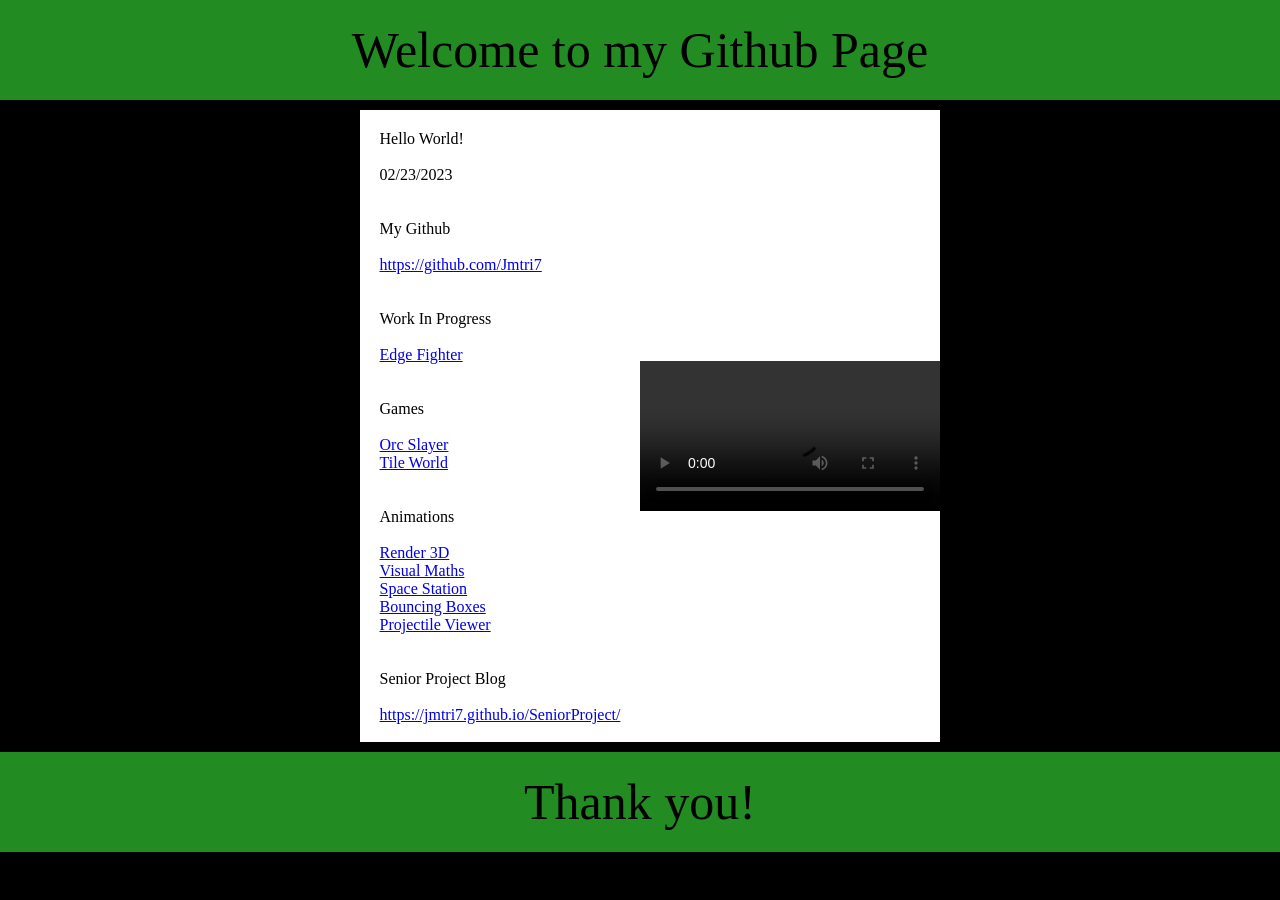
==== index.html @ 0b8e75b2 "Redecorated" ====
<!DOCTYPE html>
<html>
<head>
  <title>Jmtri7</title>
  <link rel="stylesheet" href="styles.css">
  <script src="script.js" async></script>
</head>
<body>

<div class="rows">

	<div class="banner">Welcome to my Github Page</div>

	<div class="postDisplay"></div>

	<div class="banner">Thank you!</div>
  	
</div>

<!-- takes about 10 minutes to update -->
  
</body>
</html>
---- styles.css ----
* {
	margin: 0px;
	padding: 0px;
	width: 100%;

	background-color: rgba(0,0,0,0.0);
}

html, body {
  	height: 100%;
  	background-color: black;
}

/* banners */

.banner {
	height: 100px;
	line-height: 100px;
	font-size: 50px;
	color: black;
	background-color: forestgreen;
	text-align: center;
}

/* post feed */

.postDisplay {
	margin-top: 10px;
	width: auto;
	background-color: rgba(0,0,0,0.0);
}

.post {
	display: inline-block;
	background-color: white;
	margin-bottom: 10px;
	padding-top:  20px;
	padding-left: 20px;
}

.media {
	width: 100%;
}

/* flexers */

.cols {
	flex-direction: row;
	display: flex;
	align-items: center;
	justify-content: center;
}

.rows {
	flex-direction: column;
	display: flex;
	align-items: center;
	justify-content: center;

}
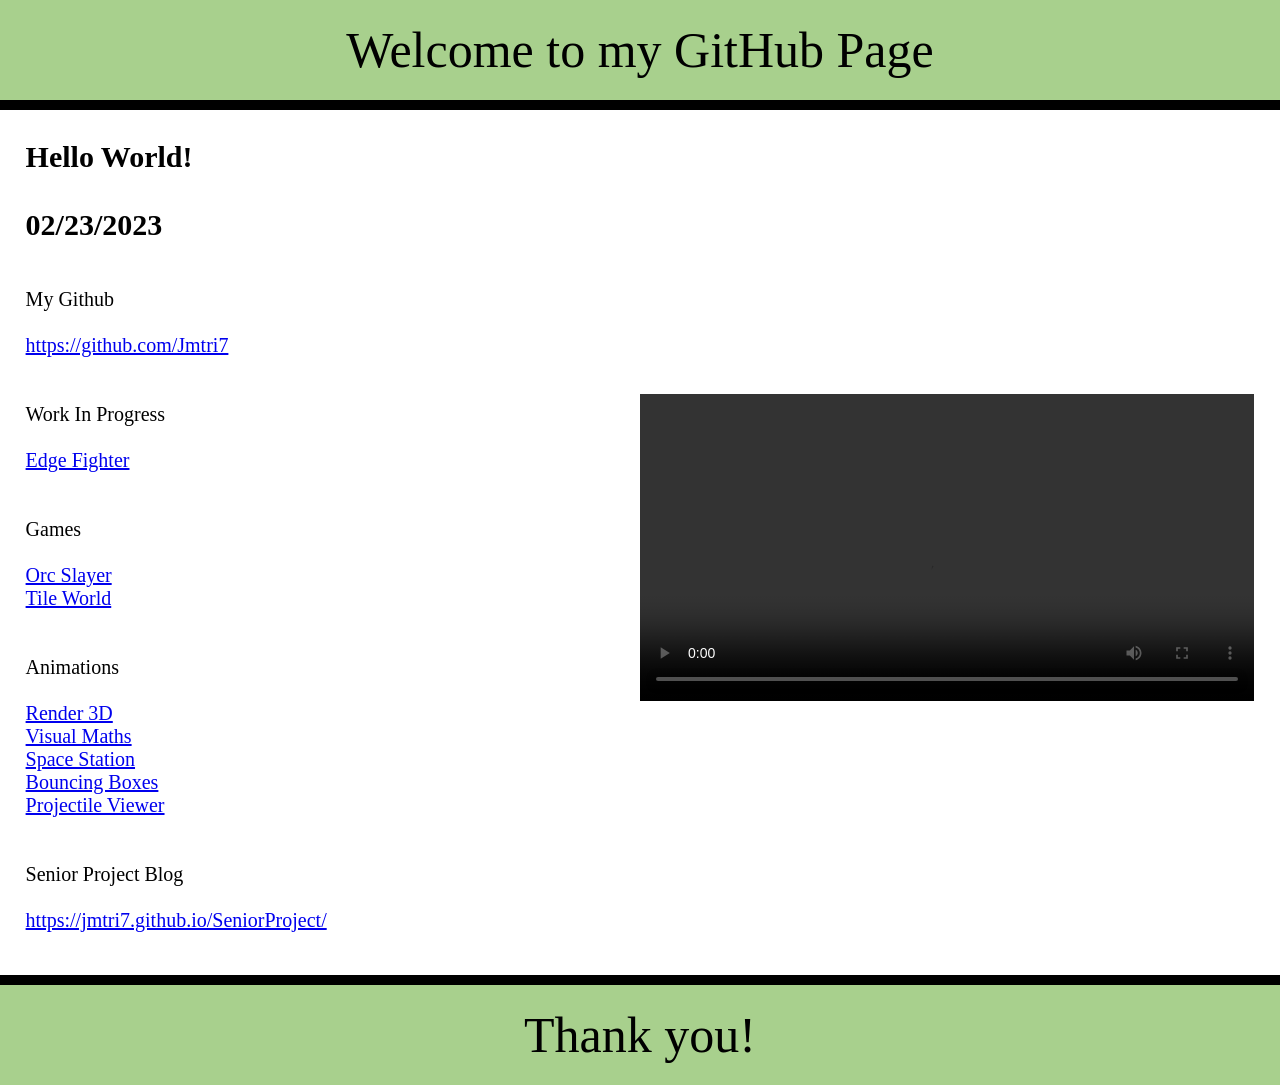
==== commit 940af5be: "cap" ====
--- a/index.html
+++ b/index.html
@@ -9,7 +9,7 @@
 
 <div class="rows">
 
-	<div class="banner">Welcome to my Github Page</div>
+	<div class="banner">Welcome to my GitHub Page</div>
 
 	<div class="postDisplay"></div>
 
--- a/styles.css
+++ b/styles.css
@@ -3,6 +3,7 @@
 	padding: 0px;
 	width: 100%;
 
+	font-size: 20px;
 	background-color: rgba(0,0,0,0.0);
 }
 
@@ -18,7 +19,7 @@
 	line-height: 100px;
 	font-size: 50px;
 	color: black;
-	background-color: forestgreen;
+	background-color: #A8D08D;
 	text-align: center;
 }
 
@@ -26,16 +27,24 @@
 
 .postDisplay {
 	margin-top: 10px;
-	width: auto;
 	background-color: rgba(0,0,0,0.0);
+	width: 100%;
 }
 
 .post {
 	display: inline-block;
 	background-color: white;
 	margin-bottom: 10px;
-	padding-top:  20px;
-	padding-left: 20px;
+	padding-top:  30px;
+	padding-bottom:  20px;
+	padding-left:  2%;
+	padding-right:  2%;
+	width: 96%;
+}
+
+.header {
+	font-size: 30px;
+	font-weight: bold;
 }
 
 .media {
@@ -56,5 +65,4 @@
 	display: flex;
 	align-items: center;
 	justify-content: center;
-
 }
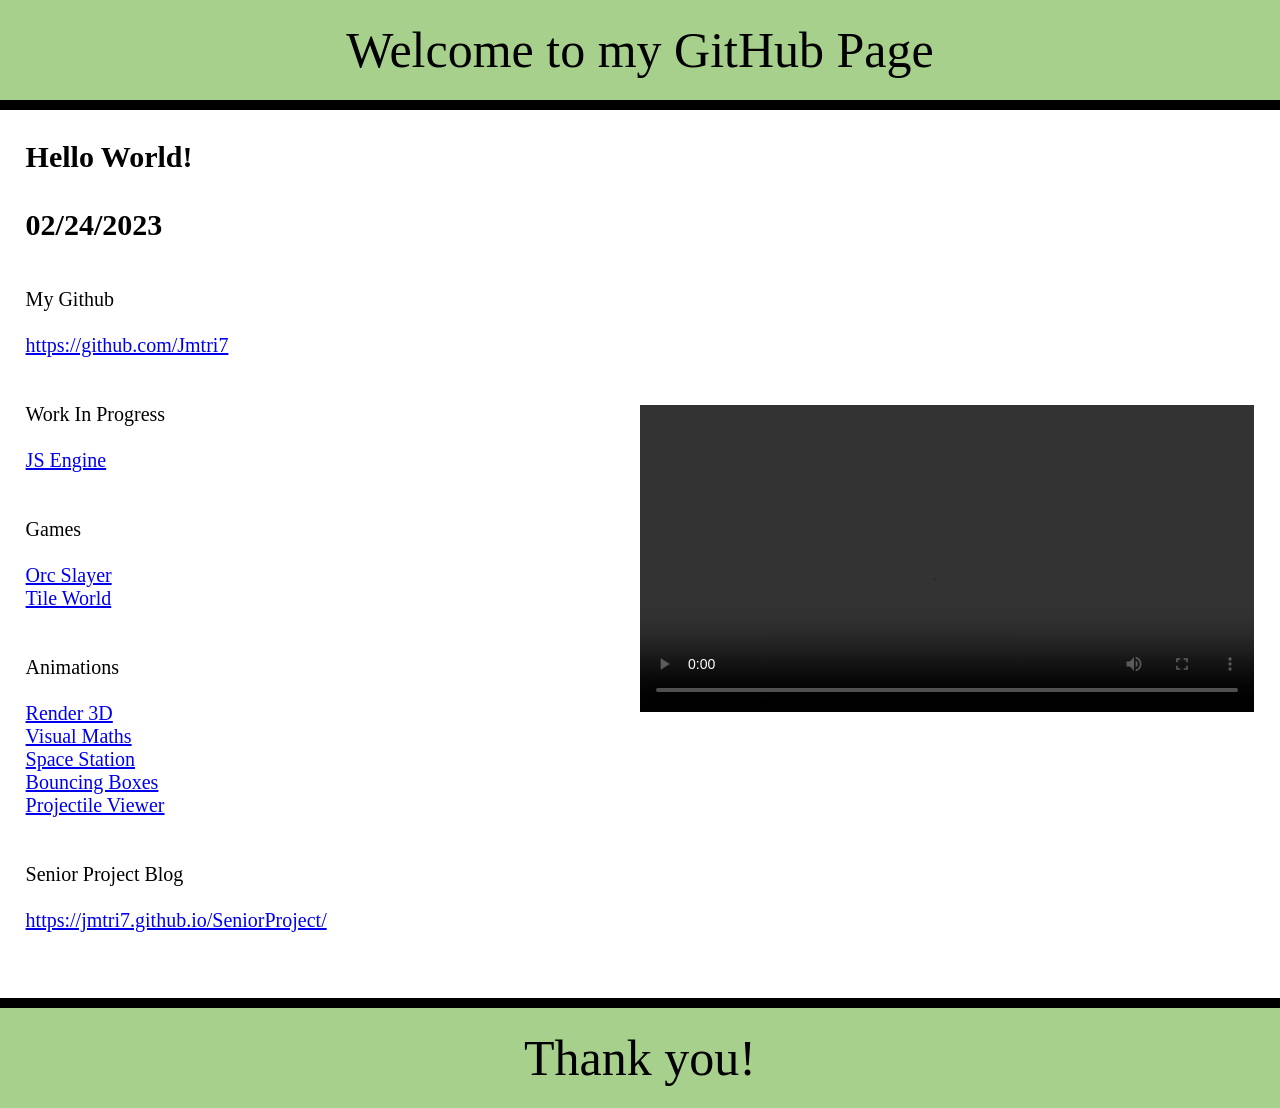
==== commit d03fc080: "cleanup" ====
--- a/index.html
+++ b/index.html
@@ -1,9 +1,10 @@
 <!DOCTYPE html>
 <html>
 <head>
-  <title>Jmtri7</title>
-  <link rel="stylesheet" href="styles.css">
-  <script src="script.js" async></script>
+<title>Jmtri7</title>
+<link rel="stylesheet" href="styles.css">
+<script src="PostWriter.js" async></script>
+<script src="posts.js" async></script>
 </head>
 <body>
 
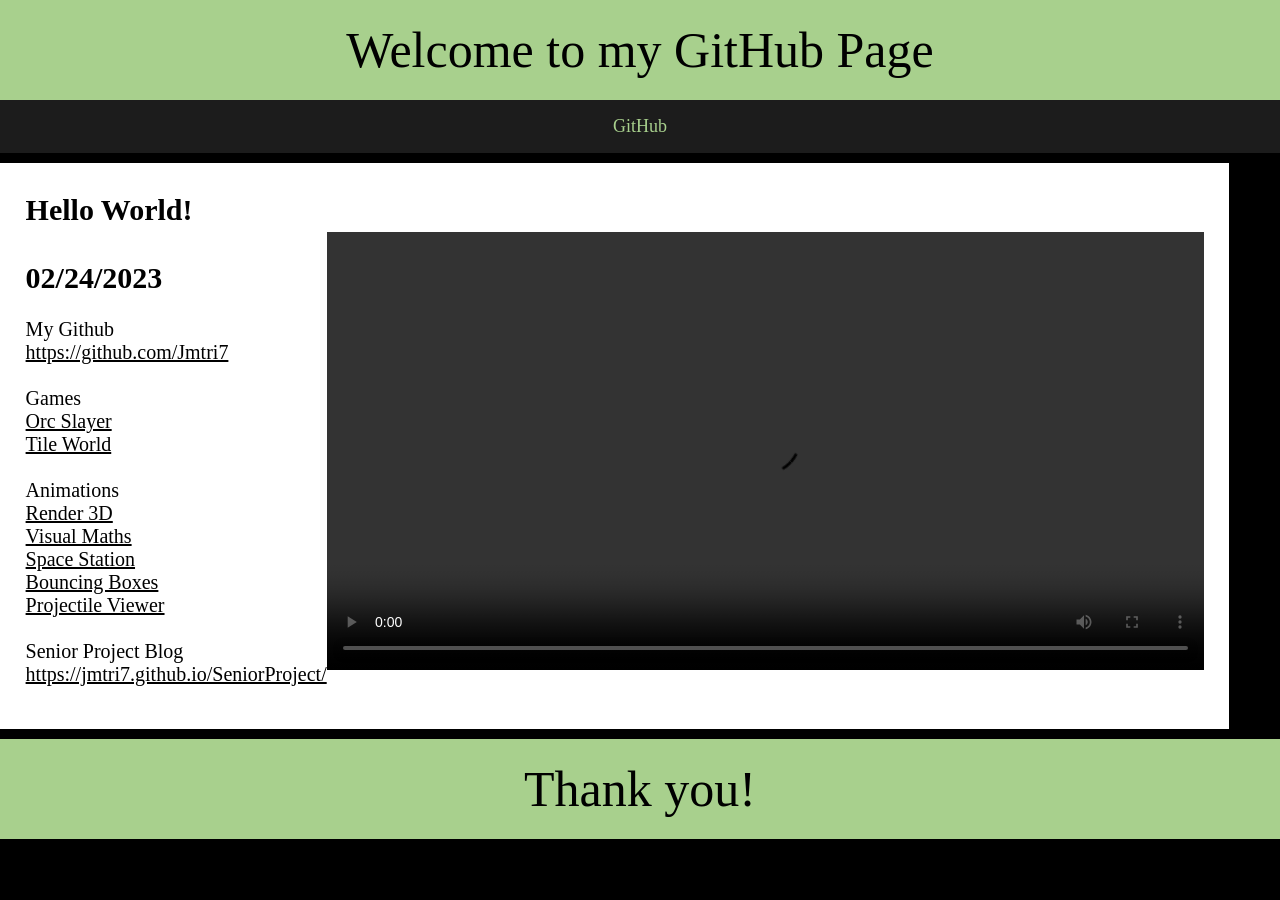
==== commit 0a64dc42: "Restructure project into css/js/assets, clean up code conventions Split posts data from render logic" ====
--- a/index.html
+++ b/index.html
@@ -1,24 +1,30 @@
 <!DOCTYPE html>
-<html>
+<html lang="en">
 <head>
-<title>Jmtri7</title>
-<link rel="stylesheet" href="styles.css">
-<script src="PostWriter.js" async></script>
-<script src="posts.js" async></script>
+  <meta charset="UTF-8">
+  <meta name="viewport" content="width=device-width, initial-scale=1.0">
+  <title>James Trinity</title>
+  <meta name="description" content="James Trinity — Software Engineer. Projects and animations.">
+  <link rel="stylesheet" href="css/styles.css">
 </head>
 <body>
 
-<div class="rows">
+  <div class="rows">
 
-	<div class="banner">Welcome to my GitHub Page</div>
+    <header class="banner">Welcome to my GitHub Page</header>
 
-	<div class="postDisplay"></div>
+    <nav class="nav">
+      <a href="https://github.com/Jmtri7" target="_blank" rel="noopener">GitHub</a>
+    </nav>
 
-	<div class="banner">Thank you!</div>
-  	
-</div>
+    <main class="postDisplay"></main>
 
-<!-- takes about 10 minutes to update -->
-  
+    <footer class="banner">Thank you!</footer>
+
+  </div>
+
+  <script src="js/posts-data.js"></script>
+  <script src="js/render.js"></script>
+
 </body>
 </html>
--- a/css/styles.css
+++ b/css/styles.css
@@ -0,0 +1,97 @@
+* {
+  margin: 0;
+  padding: 0;
+  box-sizing: border-box;
+  font-size: 20px;
+}
+
+html, body {
+  height: 100%;
+  background-color: black;
+}
+
+a {
+  color: inherit;
+}
+
+a:focus-visible,
+button:focus-visible {
+  outline: 3px solid #A8D08D;
+  outline-offset: 2px;
+}
+
+/* banners */
+
+.banner {
+  width: 100%;
+  height: 100px;
+  line-height: 100px;
+  font-size: 50px;
+  color: black;
+  background-color: #A8D08D;
+  text-align: center;
+}
+
+/* nav */
+
+.nav {
+  display: flex;
+  gap: 24px;
+  justify-content: center;
+  width: 100%;
+  padding: 16px 0;
+  background-color: #1c1c1c;
+}
+
+.nav a {
+  color: #A8D08D;
+  font-size: 18px;
+  text-decoration: none;
+}
+
+.nav a:hover,
+.nav a:focus-visible {
+  text-decoration: underline;
+}
+
+/* post feed */
+
+.postDisplay {
+  width: 100%;
+  margin-top: 10px;
+}
+
+.post {
+  display: inline-block;
+  width: 96%;
+  margin-bottom: 10px;
+  padding: 30px 2% 20px;
+  background-color: white;
+  color: black;
+}
+
+.header {
+  font-size: 30px;
+  font-weight: bold;
+}
+
+.media {
+  width: 100%;
+}
+
+/* layout helpers */
+
+.cols {
+  display: flex;
+  flex-direction: row;
+  align-items: center;
+  justify-content: center;
+}
+
+.rows {
+  display: flex;
+  flex-direction: column;
+  align-items: center;
+  justify-content: center;
+  width: 100%;
+}
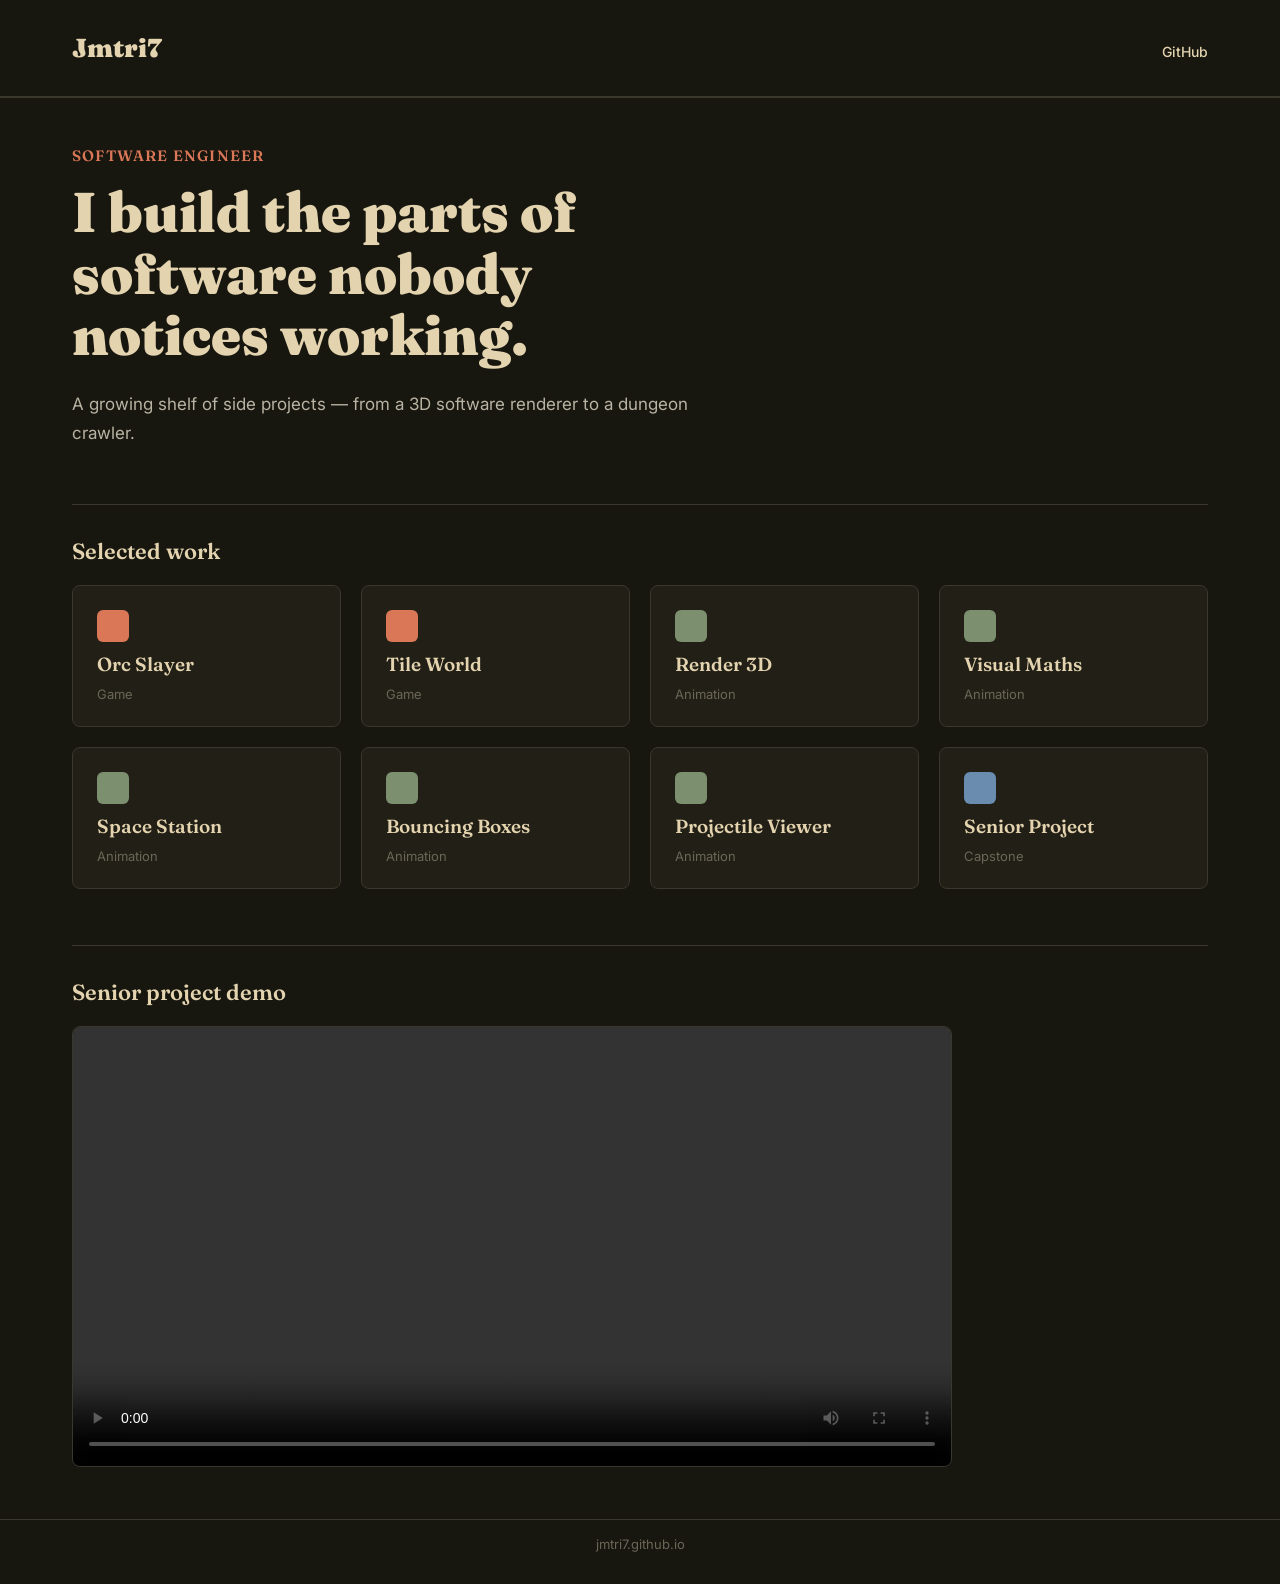
==== commit 52dbe304: "Rework homepage in the Editorial Dark style Replace the post-feed layout with a hero, a project card" ====
--- a/index.html
+++ b/index.html
@@ -3,27 +3,42 @@
 <head>
   <meta charset="UTF-8">
   <meta name="viewport" content="width=device-width, initial-scale=1.0">
-  <title>James Trinity</title>
-  <meta name="description" content="James Trinity — Software Engineer. Projects and animations.">
+  <title>Jmtri7</title>
+  <meta name="description" content="Jmtri7 — Software Engineer. Games, animations, and side projects.">
+  <link rel="preconnect" href="https://fonts.googleapis.com">
+  <link href="https://fonts.googleapis.com/css2?family=Fraunces:wght@400;600;900&family=Inter:wght@400;500;600&display=swap" rel="stylesheet">
   <link rel="stylesheet" href="css/styles.css">
 </head>
 <body>
 
-  <div class="rows">
-
-    <header class="banner">Welcome to my GitHub Page</header>
-
+  <header class="page-header">
+    <div class="brand">Jmtri7</div>
     <nav class="nav">
       <a href="https://github.com/Jmtri7" target="_blank" rel="noopener">GitHub</a>
     </nav>
+  </header>
 
-    <main class="postDisplay"></main>
+  <main>
+    <section class="hero">
+      <div class="eyebrow">Software Engineer</div>
+      <h1>I build the parts of software nobody notices working.</h1>
+      <p class="bio">A growing shelf of side projects — from a 3D software renderer to a dungeon crawler.</p>
+    </section>
 
-    <footer class="banner">Thank you!</footer>
+    <section class="work">
+      <h2>Selected work</h2>
+      <div class="projectGrid"></div>
+    </section>
 
-  </div>
+    <section class="demo">
+      <h2>Senior project demo</h2>
+      <div class="videoDisplay"></div>
+    </section>
+  </main>
 
-  <script src="js/posts-data.js"></script>
+  <footer class="page-footer">jmtri7.github.io</footer>
+
+  <script src="js/projects-data.js"></script>
   <script src="js/render.js"></script>
 
 </body>
--- a/css/styles.css
+++ b/css/styles.css
@@ -1,51 +1,70 @@
+:root {
+  --bg: #17160f;
+  --surface: #221f16;
+  --border: #3a382c;
+  --text: #e3d3af;
+  --text-muted: #b9b3a3;
+  --text-faint: #6b6656;
+  --accent: #d97757;
+}
+
 * {
   margin: 0;
   padding: 0;
   box-sizing: border-box;
-  font-size: 20px;
 }
 
 html, body {
-  height: 100%;
-  background-color: black;
+  background: var(--bg);
+  color: var(--text);
+  font-family: 'Inter', sans-serif;
+}
+
+body {
+  display: flex;
+  flex-direction: column;
+  min-height: 100vh;
 }
 
 a {
-  color: inherit;
+  color: var(--text);
+  text-decoration: underline;
+  text-decoration-color: var(--accent);
+  text-underline-offset: 3px;
 }
 
-a:focus-visible,
-button:focus-visible {
-  outline: 3px solid #A8D08D;
+a:hover,
+a:focus-visible {
+  color: var(--accent);
+}
+
+a:focus-visible {
+  outline: 2px solid var(--accent);
   outline-offset: 2px;
 }
 
-/* banners */
-
-.banner {
-  width: 100%;
-  height: 100px;
-  line-height: 100px;
-  font-size: 50px;
-  color: black;
-  background-color: #A8D08D;
-  text-align: center;
+.page-header {
+  display: flex;
+  justify-content: space-between;
+  align-items: baseline;
+  padding: 32px clamp(20px, 6vw, 72px);
+  border-bottom: 2px solid var(--border);
 }
 
-/* nav */
+.brand {
+  font-family: 'Fraunces', serif;
+  font-weight: 900;
+  font-size: 26px;
+}
 
 .nav {
   display: flex;
-  gap: 24px;
-  justify-content: center;
-  width: 100%;
-  padding: 16px 0;
-  background-color: #1c1c1c;
+  gap: 28px;
+  font-size: 14px;
+  font-weight: 500;
 }
 
 .nav a {
-  color: #A8D08D;
-  font-size: 18px;
   text-decoration: none;
 }
 
@@ -54,44 +73,108 @@
   text-decoration: underline;
 }
 
-/* post feed */
-
-.postDisplay {
-  width: 100%;
-  margin-top: 10px;
-}
-
-.post {
-  display: inline-block;
-  width: 96%;
-  margin-bottom: 10px;
-  padding: 30px 2% 20px;
-  background-color: white;
-  color: black;
-}
-
-.header {
-  font-size: 30px;
-  font-weight: bold;
-}
-
-.media {
+main {
+  flex-grow: 1;
+  padding: 48px clamp(20px, 6vw, 72px);
+  display: flex;
+  flex-direction: column;
+  gap: 56px;
+  max-width: 1280px;
+  margin: 0 auto;
   width: 100%;
 }
 
-/* layout helpers */
-
-.cols {
-  display: flex;
-  flex-direction: row;
-  align-items: center;
-  justify-content: center;
+.hero {
+  max-width: 640px;
 }
 
-.rows {
+.eyebrow {
+  font-family: 'Fraunces', serif;
+  font-weight: 600;
+  font-size: 15px;
+  color: var(--accent);
+  text-transform: uppercase;
+  letter-spacing: 0.08em;
+  margin-bottom: 16px;
+}
+
+.hero h1 {
+  font-family: 'Fraunces', serif;
+  font-weight: 900;
+  font-size: clamp(32px, 5vw, 56px);
+  line-height: 1.1;
+  text-wrap: balance;
+}
+
+.hero .bio {
+  margin-top: 24px;
+  font-size: 17px;
+  line-height: 1.7;
+  color: var(--text-muted);
+}
+
+.work h2,
+.demo h2 {
+  font-family: 'Fraunces', serif;
+  font-weight: 600;
+  font-size: 22px;
+  margin-bottom: 20px;
+  border-top: 1px solid var(--border);
+  padding-top: 32px;
+}
+
+.projectGrid {
+  display: grid;
+  grid-template-columns: repeat(auto-fit, minmax(220px, 1fr));
+  gap: 20px;
+}
+
+.card {
   display: flex;
   flex-direction: column;
-  align-items: center;
-  justify-content: center;
+  gap: 10px;
+  background: var(--surface);
+  border: 1px solid var(--border);
+  border-radius: 8px;
+  padding: 24px;
+  text-decoration: none;
+  transition: border-color 0.15s ease;
+}
+
+.card:hover,
+.card:focus-visible {
+  border-color: var(--accent);
+  color: var(--text);
+}
+
+.card-swatch {
+  width: 32px;
+  height: 32px;
+  border-radius: 6px;
+}
+
+.card-title {
+  font-family: 'Fraunces', serif;
+  font-weight: 600;
+  font-size: 19px;
+}
+
+.card-category {
+  font-size: 13px;
+  color: var(--text-faint);
+}
+
+.videoDisplay .media {
   width: 100%;
+  max-width: 880px;
+  border-radius: 8px;
+  border: 1px solid var(--border);
 }
+
+.page-footer {
+  border-top: 1px solid var(--border);
+  padding: 16px clamp(20px, 6vw, 72px) 32px;
+  font-size: 13px;
+  color: var(--text-faint);
+  text-align: center;
+}
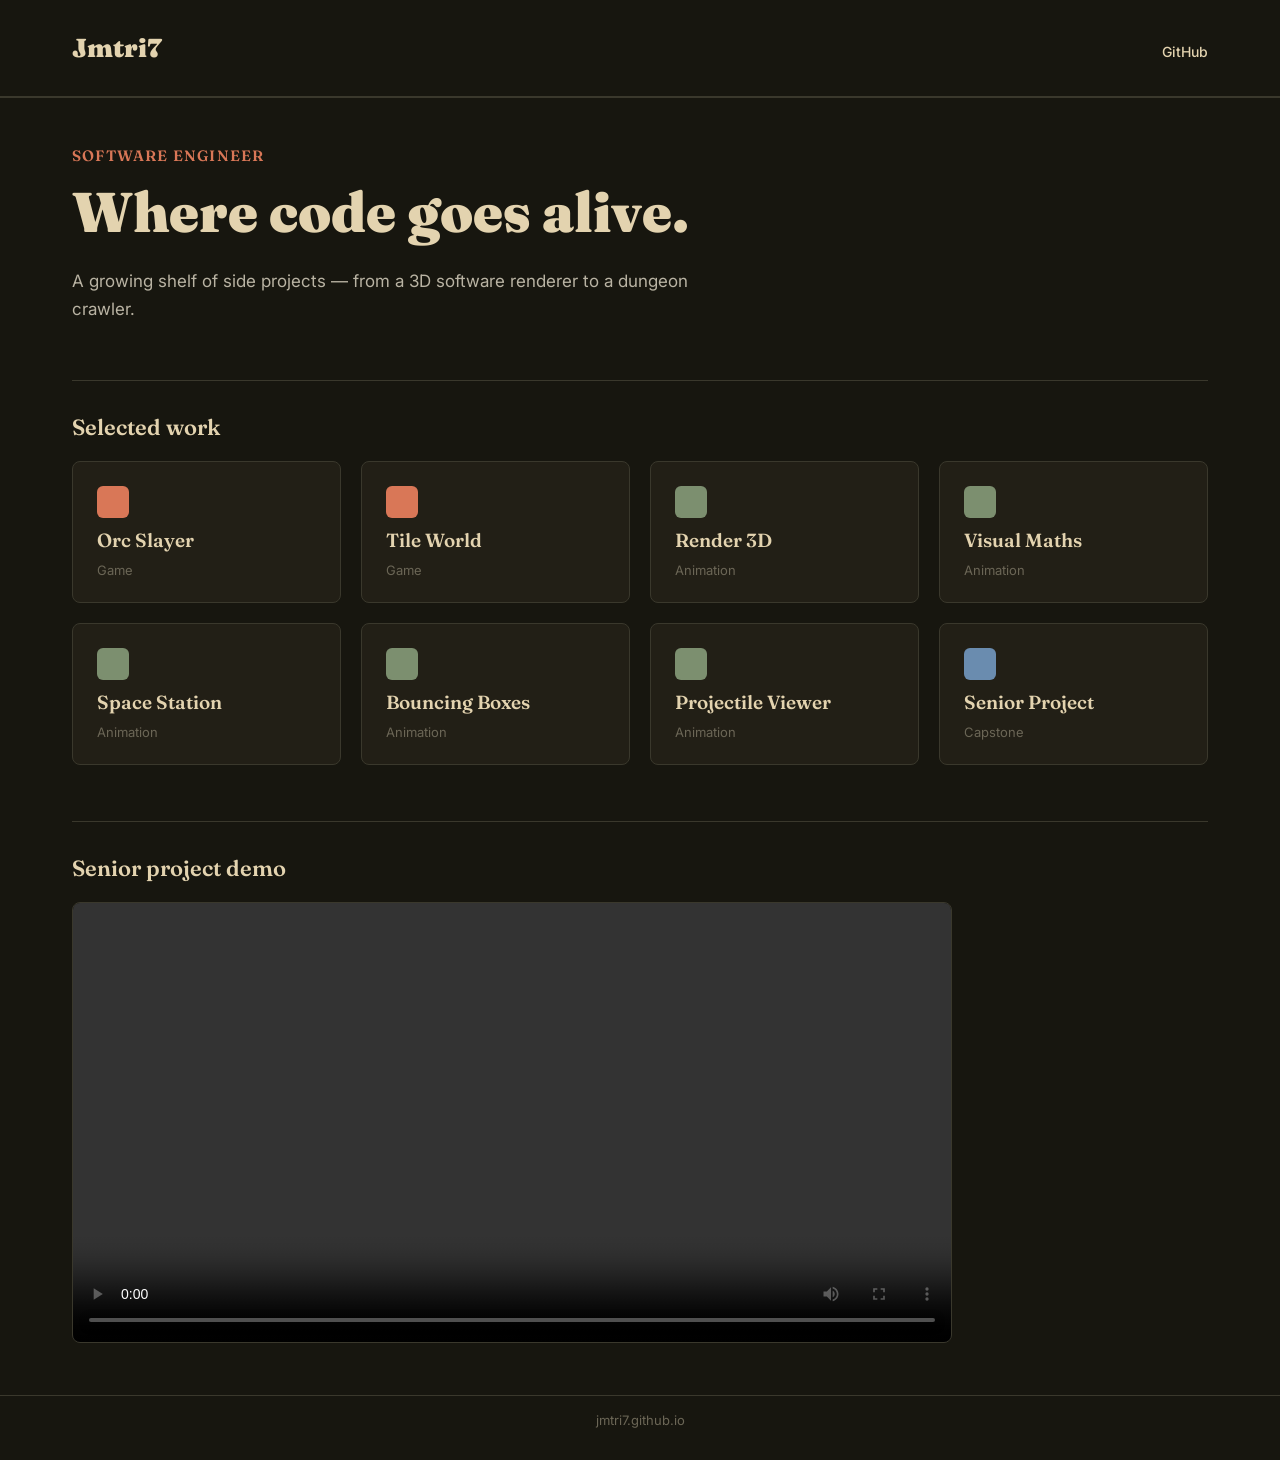
==== commit 1234ee51: "Update hero line to "Where code goes alive." Co-Authored-By: Claude Sonnet 5 <noreply@anthropic.com>" ====
--- a/index.html
+++ b/index.html
@@ -21,7 +21,7 @@
   <main>
     <section class="hero">
       <div class="eyebrow">Software Engineer</div>
-      <h1>I build the parts of software nobody notices working.</h1>
+      <h1>Where code goes alive.</h1>
       <p class="bio">A growing shelf of side projects — from a 3D software renderer to a dungeon crawler.</p>
     </section>
 
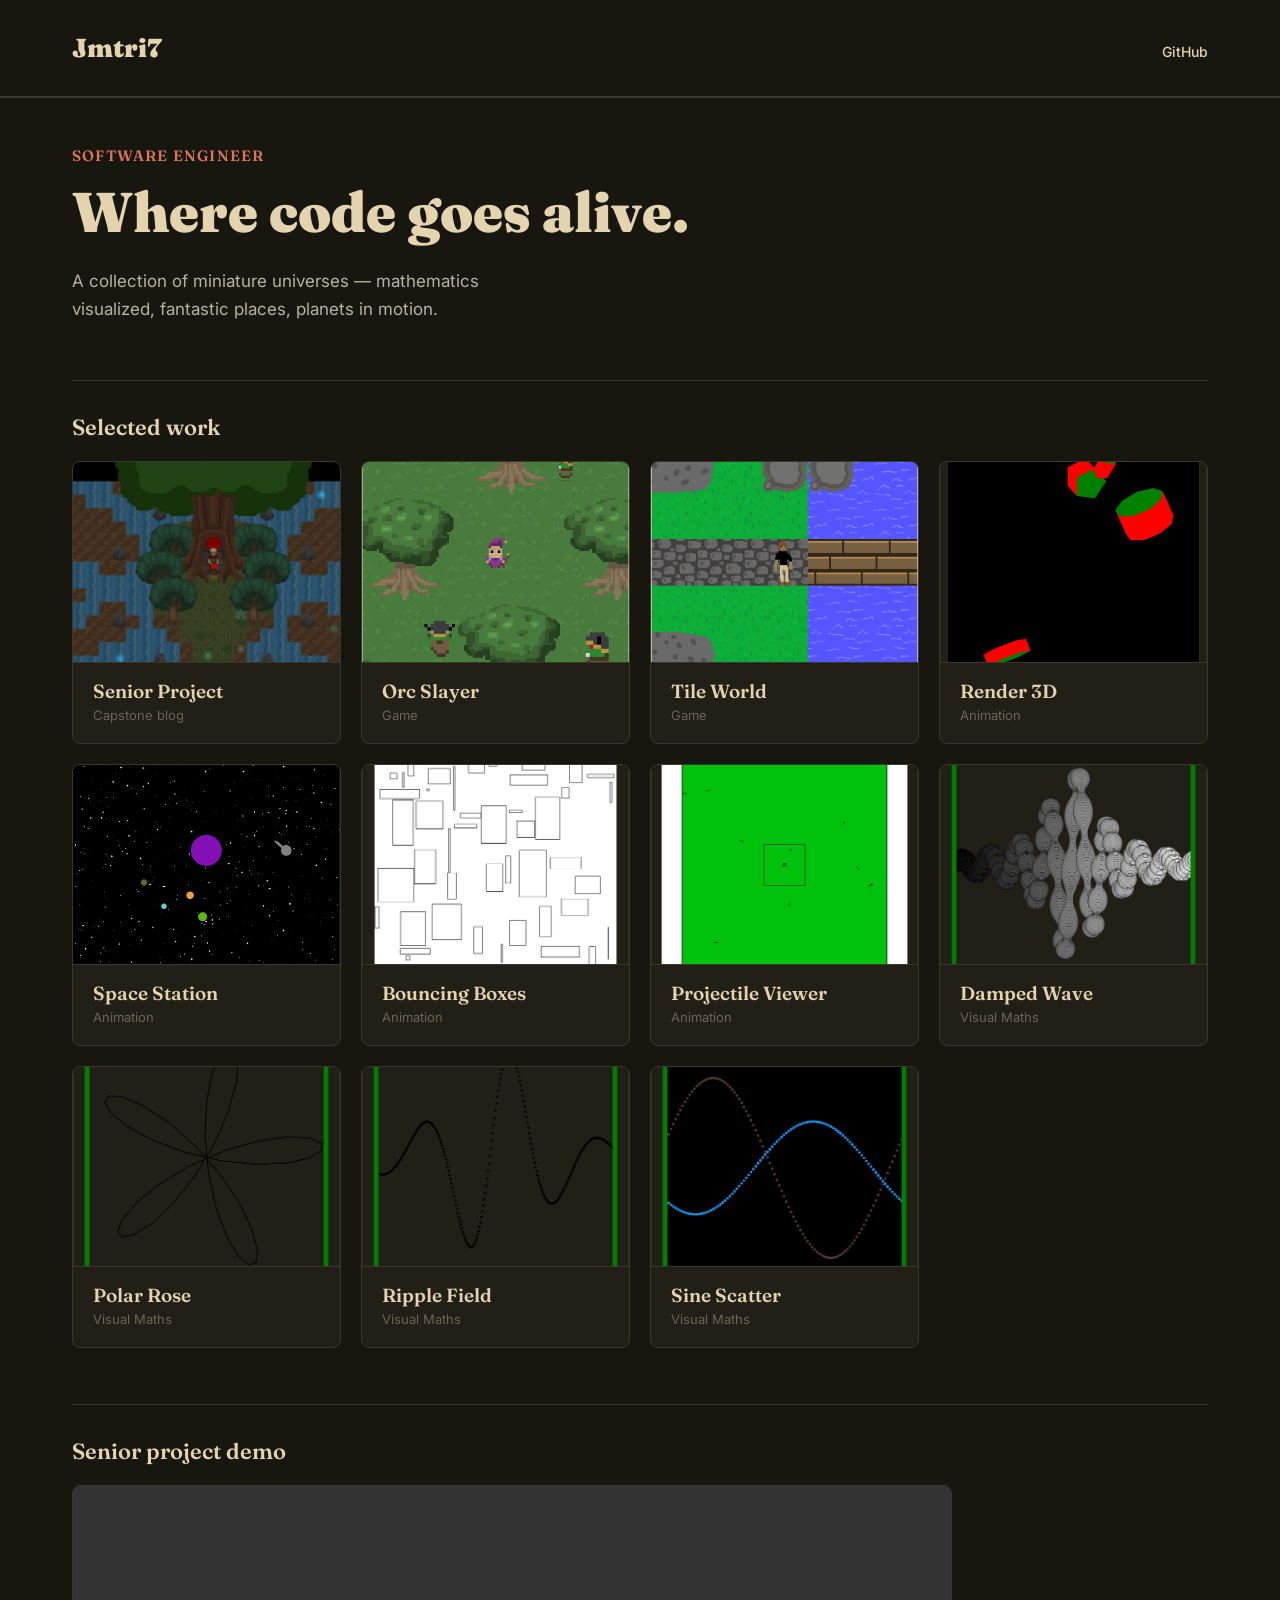
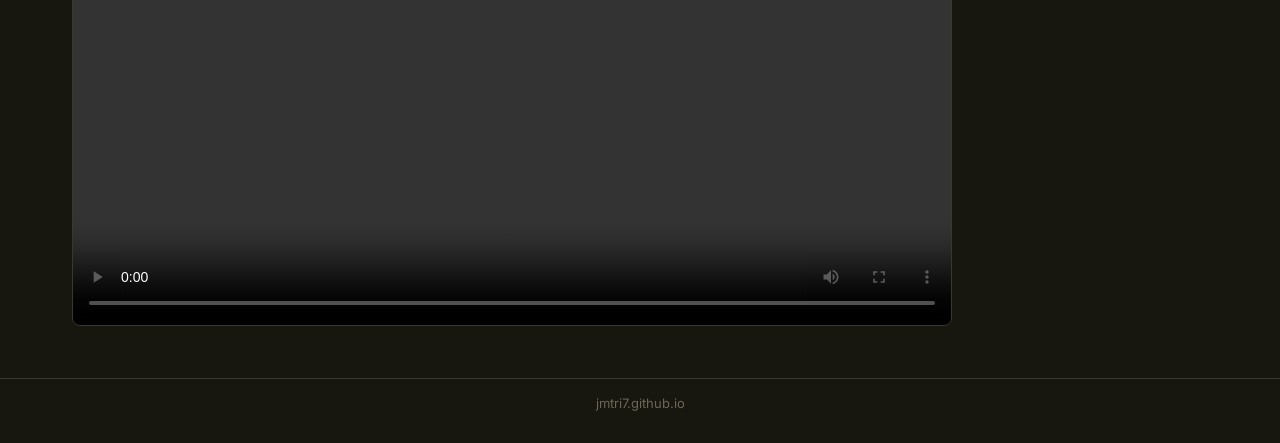
==== commit 4ba37ff3: "Update hero bio line Co-Authored-By: Claude Sonnet 5 <noreply@anthropic.com> Claude-Session: https:/" ====
--- a/index.html
+++ b/index.html
@@ -22,7 +22,7 @@
     <section class="hero">
       <div class="eyebrow">Software Engineer</div>
       <h1>Where code goes alive.</h1>
-      <p class="bio">A growing shelf of side projects — from a 3D software renderer to a dungeon crawler.</p>
+      <p class="bio">A collection of miniature universes — mathematics visualized, fantastic places, planets in motion.</p>
     </section>
 
     <section class="work">
--- a/css/styles.css
+++ b/css/styles.css
@@ -85,7 +85,7 @@
 }
 
 .hero {
-  max-width: 640px;
+  max-width: 100%;
 }
 
 .eyebrow {
@@ -111,6 +111,7 @@
   font-size: 17px;
   line-height: 1.7;
   color: var(--text-muted);
+  max-width: 480px;
 }
 
 .work h2,
@@ -132,11 +133,10 @@
 .card {
   display: flex;
   flex-direction: column;
-  gap: 10px;
   background: var(--surface);
   border: 1px solid var(--border);
   border-radius: 8px;
-  padding: 24px;
+  overflow: hidden;
   text-decoration: none;
   transition: border-color 0.15s ease;
 }
@@ -147,10 +147,20 @@
   color: var(--text);
 }
 
-.card-swatch {
-  width: 32px;
-  height: 32px;
-  border-radius: 6px;
+.card-thumb {
+  width: 100%;
+  aspect-ratio: 4 / 3;
+  object-fit: cover;
+  display: block;
+  background: var(--bg, #17160f);
+  border-bottom: 1px solid var(--border);
+}
+
+.card-body {
+  display: flex;
+  flex-direction: column;
+  gap: 4px;
+  padding: 16px 20px 20px;
 }
 
 .card-title {
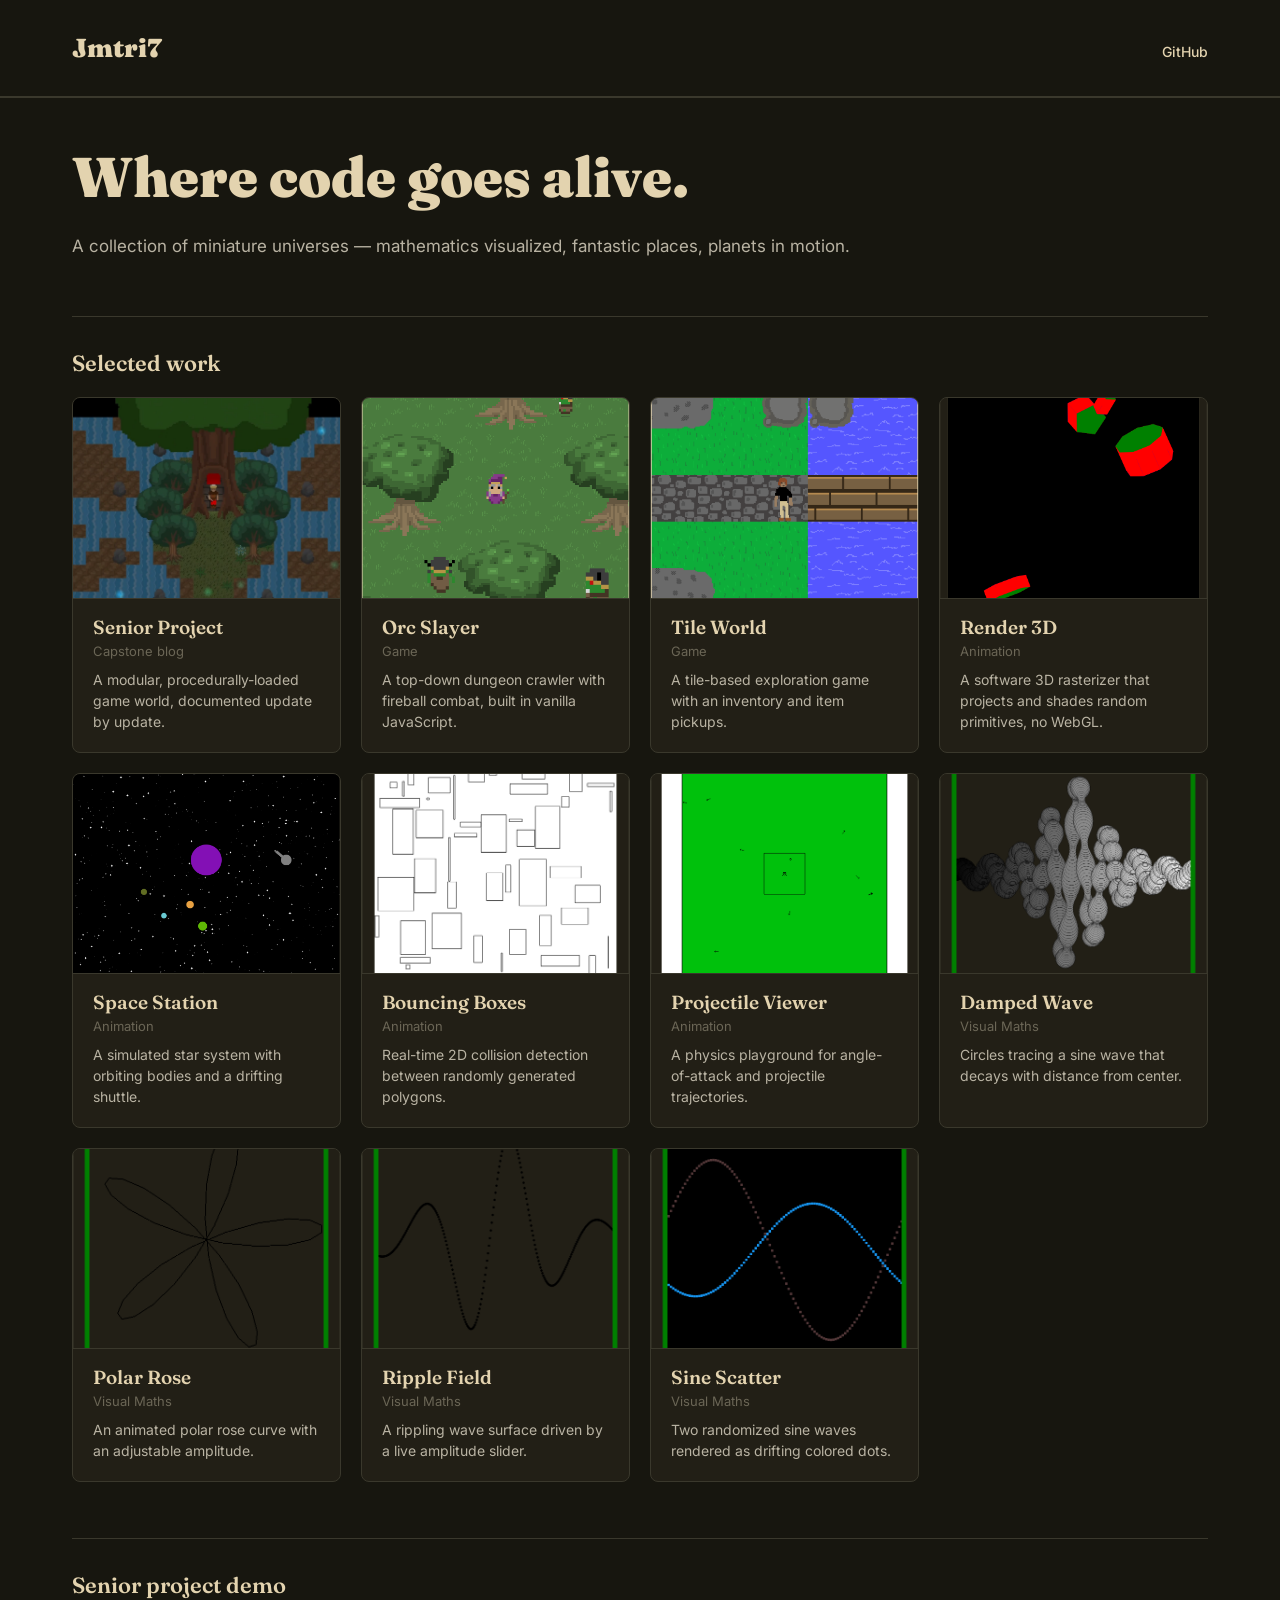
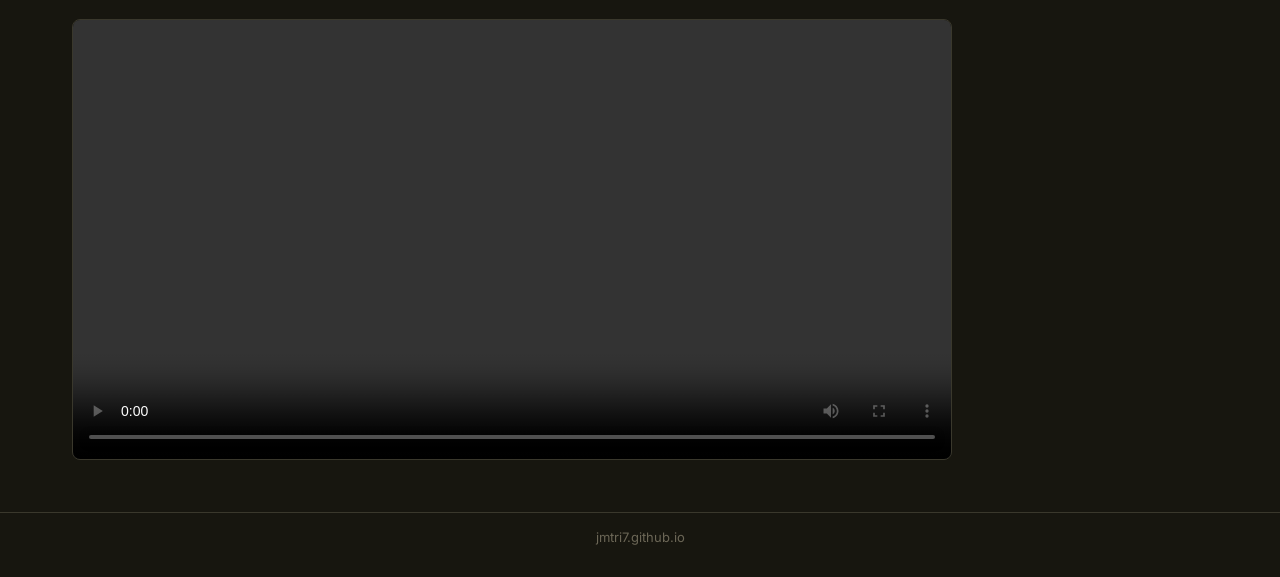
==== commit 3cb9e659: "Remove redundant "Software Engineer" eyebrow line Co-Authored-By: Claude Sonnet 5 <noreply@anthropic" ====
--- a/index.html
+++ b/index.html
@@ -20,7 +20,6 @@
 
   <main>
     <section class="hero">
-      <div class="eyebrow">Software Engineer</div>
       <h1>Where code goes alive.</h1>
       <p class="bio">A collection of miniature universes — mathematics visualized, fantastic places, planets in motion.</p>
     </section>
--- a/css/styles.css
+++ b/css/styles.css
@@ -88,16 +88,6 @@
   max-width: 100%;
 }
 
-.eyebrow {
-  font-family: 'Fraunces', serif;
-  font-weight: 600;
-  font-size: 15px;
-  color: var(--accent);
-  text-transform: uppercase;
-  letter-spacing: 0.08em;
-  margin-bottom: 16px;
-}
-
 .hero h1 {
   font-family: 'Fraunces', serif;
   font-weight: 900;
@@ -111,7 +101,7 @@
   font-size: 17px;
   line-height: 1.7;
   color: var(--text-muted);
-  max-width: 480px;
+  max-width: 860px;
 }
 
 .work h2,
@@ -174,6 +164,13 @@
   color: var(--text-faint);
 }
 
+.card-description {
+  margin-top: 6px;
+  font-size: 14px;
+  line-height: 1.5;
+  color: var(--text-muted);
+}
+
 .videoDisplay .media {
   width: 100%;
   max-width: 880px;
